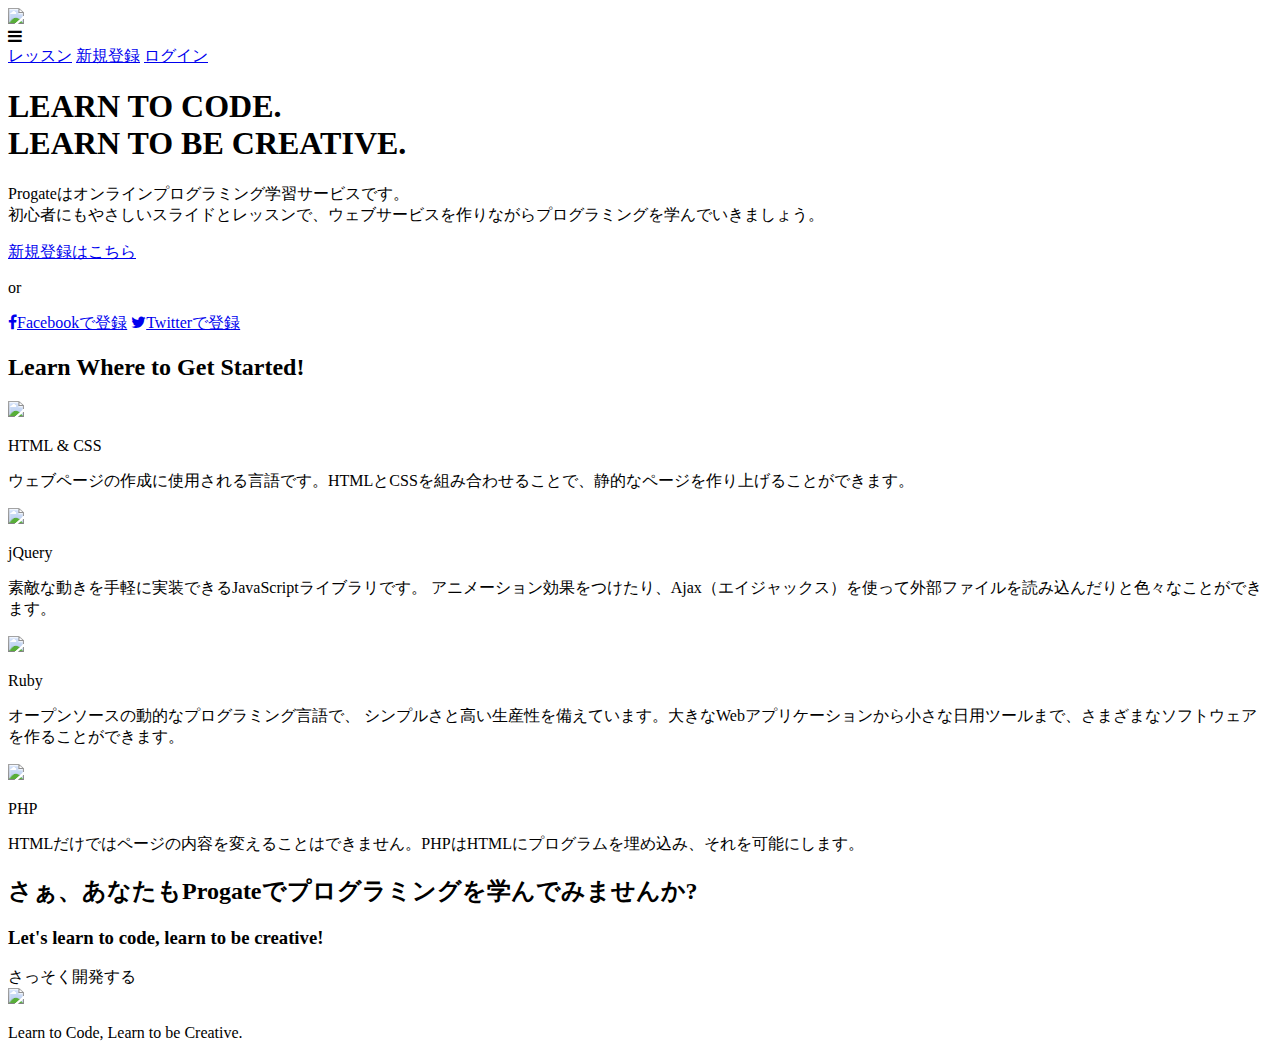
==== index.html @ def54288 "Create index.html" ====
<!DOCTYPE html>
<html>
<head>
  <meta charset="utf-8">
  <meta name="viewport" content="width=device-width, initial-scale=1.0">
  <title>Progate</title>
  <link href="https://maxcdn.bootstrapcdn.com/font-awesome/4.7.0/css/font-awesome.min.css" rel="stylesheet" integrity="sha384-wvfXpqpZZVQGK6TAh5PVlGOfQNHSoD2xbE+QkPxCAFlNEevoEH3Sl0sibVcOQVnN" crossorigin="anonymous">
  <link rel="stylesheet" type="text/css" href="stylesheet.css">
</head>
<body>
  <header>
    <div class="container">
      <div class="header-left">
        <img class="logo" src="https://prog-8.com/images/html/advanced/main_logo.png">
      </div>
      <span class="fa fa-bars menu-icon"></span>
      <div class="header-right">
        <a href="#">レッスン</a>
        <a href="#">新規登録</a>
        <a href="#" class="login">ログイン</a>
      </div>
    </div>
  </header>
  <div class="top-wrapper">
    <div class="container">
      <h1>LEARN TO CODE.<br>LEARN TO BE CREATIVE.</h1>
      <p>Progateはオンラインプログラミング学習サービスです。<br>初心者にもやさしいスライドとレッスンで、ウェブサービスを作りながらプログラミングを学んでいきましょう。</p>
      <div class="btn-wrapper">
        <a href="#" class="btn signup">新規登録はこちら</a>
        <p>or</p>
        <a href="#" class="btn facebook"><span class="fa fa-facebook"></span>Facebookで登録</a>
        <a href="#" class="btn twitter"><span class="fa fa-twitter"></span>Twitterで登録</a>
      </div>
    </div>
  </div>
  <div class="lesson-wrapper">
    <div class="container">
      <div class="heading">
        <h2>Learn Where to Get Started!</h2>
      </div>
      <div class="lessons">
        <div class="lesson">
          <div class="lesson-icon">
            <img src="https://prog-8.com/images/html/advanced/html.png">
            <p>HTML & CSS</p>
          </div>
          <p class="text-contents">ウェブページの作成に使用される言語です。HTMLとCSSを組み合わせることで、静的なページを作り上げることができます。</p>
        </div>
        <div class="lesson">
          <div class="lesson-icon">
            <img src="https://prog-8.com/images/html/advanced/jQuery.png">
            <p>jQuery</p>
          </div>
          <p class="text-contents">素敵な動きを手軽に実装できるJavaScriptライブラリです。 アニメーション効果をつけたり、Ajax（エイジャックス）を使って外部ファイルを読み込んだりと色々なことができます。</p>
        </div>
        <div class="lesson">
          <div class="lesson-icon">
            <img src="https://prog-8.com/images/html/advanced/ruby.png">
            <p>Ruby</p>
          </div>
          <p class="text-contents">オープンソースの動的なプログラミング言語で、 シンプルさと高い生産性を備えています。大きなWebアプリケーションから小さな日用ツールまで、さまざまなソフトウェアを作ることができます。</p>
        </div>
        <div class="lesson">
          <div class="lesson-icon">
            <img src="https://prog-8.com/images/html/advanced/php.png">
            <p>PHP</p>
          </div>
          <p class="text-contents">HTMLだけではページの内容を変えることはできません。PHPはHTMLにプログラムを埋め込み、それを可能にします。</p>
        </div>
      </div>
      <div class="clear"></div>
    </div>
  </div>
  <div class="message-wrapper">
    <div class="container">
      <div class="heading">
        <h2>さぁ、あなたもProgateでプログラミングを学んでみませんか?</h2>
        <h3>Let's learn to code, learn to be creative!</h3>
      </div>
      <span class="btn message">さっそく開発する</span>
    </div>
  </div>
  <footer>
    <div class="container">
      <img src="https://prog-8.com/images/html/advanced/footer_logo.png">
      <p>Learn to Code, Learn to be Creative.</p>
    </div>
  </footer>
</body>
</html>
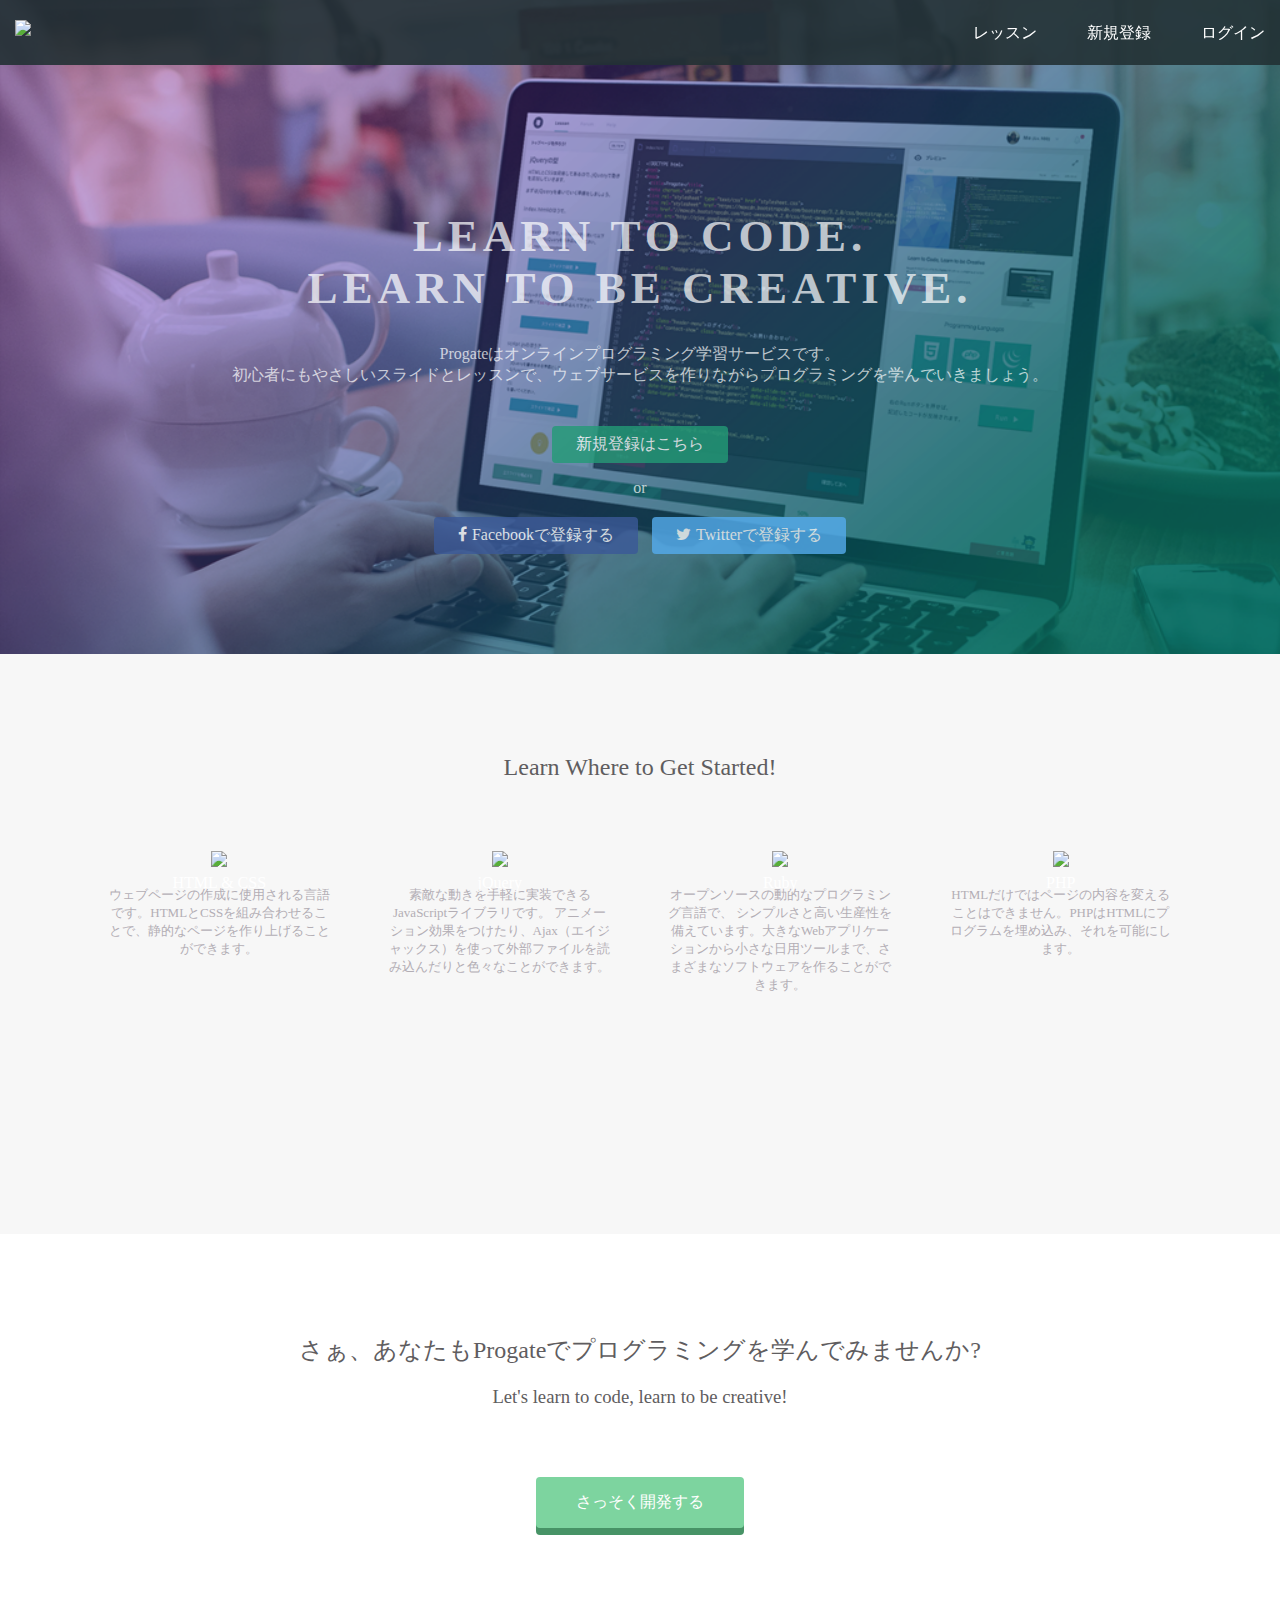
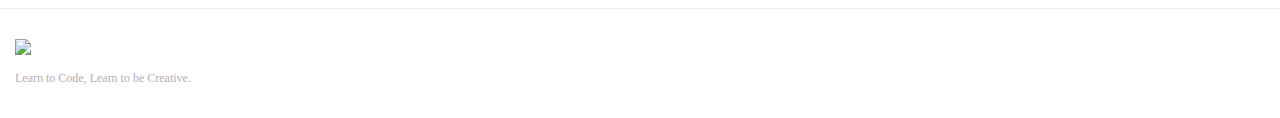
==== commit 4e719064: "Update index.html" ====
--- a/index.html
+++ b/index.html
@@ -28,8 +28,8 @@
       <div class="btn-wrapper">
         <a href="#" class="btn signup">新規登録はこちら</a>
         <p>or</p>
-        <a href="#" class="btn facebook"><span class="fa fa-facebook"></span>Facebookで登録</a>
-        <a href="#" class="btn twitter"><span class="fa fa-twitter"></span>Twitterで登録</a>
+        <a href="#" class="btn facebook"><span class="fa fa-facebook"></span>Facebookで登録する</a>
+        <a href="#" class="btn twitter"><span class="fa fa-twitter"></span>Twitterで登録する</a>
       </div>
     </div>
   </div>
--- a/stylesheet.css
+++ b/stylesheet.css
@@ -0,0 +1,271 @@
+* {
+  box-sizing: border-box;
+}
+
+body {
+  margin: 0;
+  font-family: "Hiragino Kaku Gothic ProN";
+}
+
+a {
+  text-decoration: none;
+}
+
+.container {
+  width: 100%;
+  padding: 0 15px;
+  margin: 0 auto;
+}
+
+.top-wrapper {
+  padding: 180px 0 100px 0;
+  background-image: url(top.png);
+  background-size: cover;
+  color: white;
+  text-align: center;
+}
+
+.top-wrapper h1 {
+  opacity: 0.7;
+  font-size: 45px;
+  letter-spacing: 5px;
+}
+
+.top-wrapper p {
+  opacity: 0.7;
+  font-size: 16px;
+  margin-bottom: 40px;
+}
+
+.btn-wrapper {
+  text-align: center;
+}
+
+.btn-wrapper p {
+  margin-bottom: 20px;
+}
+
+.signup {
+  background-color: #239b76;
+}
+
+.facebook {
+  background-color: #3b5998;
+  margin-right: 10px;
+}
+
+.twitter {
+  background-color: #55acee;
+}
+
+.btn {
+  padding: 8px 24px;
+  color: white;
+  display: inline-block;
+  opacity: 0.8;
+  border-radius: 4px;
+  text-align: center;
+}
+
+.btn:hover {
+  opacity: 1;
+}
+
+.fa {
+  margin-right: 5px;
+}
+
+header {
+  height: 65px;
+  width: 100%;
+  background-color: rgba(34,49,52,0.9);
+  position :fixed;
+  top: 0;
+  z-index: 10;
+}
+
+.logo {
+  width: 124px;
+  margin-top: 20px;
+}
+
+.header-left {
+  float: left;
+}
+
+.header-right {
+  float: right;
+  margin-right: -25px;
+}
+
+.header-right a {
+  line-height: 65px;
+  padding: 0 25px;
+  color: white;
+  display: block;
+  float: left;
+  transition: all 0.5s;
+}
+
+.header-right a:hover {
+  background-color: rgba(255,255,255,0.3);
+}
+
+.lesson-wrapper {
+  height: 580px;
+  padding-bottom: 80px;
+  padding-left: 5%;
+  padding-right: 5%;
+  background-color: #f7f7f7;
+  text-align: center;
+}
+
+.heading {
+  padding-top: 80px;
+  padding-bottom: 50px;
+  color: #5f5d60;
+}
+
+.heading h2 {
+  font-weight: normal;
+}
+
+.lesson {
+  float: left;
+  width: 25%;
+}
+
+.lesson-icon {
+  position: relative;
+}
+
+.lesson-icon p {
+  position: absolute;
+  top: 37%;
+  width: 100%;
+  color: white;
+}
+
+.text-contents {
+  width: 80%;
+  display: inline-block;
+  margin-top: 15px;
+  font-size: 13px;
+  color: #b3aeb5;
+}
+
+.heading h3 {
+  font-weight: normal;
+}
+
+.message-wrapper {
+  border-bottom: 1px solid #eee;
+  padding-bottom: 80px;
+  text-align: center;
+}
+
+.message {
+  padding: 15px 40px;
+  background-color: #5dca88;
+  cursor: pointer;
+  box-shadow: 0px 7px #1a7940;
+}
+
+.message:active {
+  position: relative;
+  top: 7px;
+  box-shadow: none;
+}
+
+footer img {
+  width: 125px;
+}
+
+footer p {
+  color: #b3aeb5;
+  font-size: 12px;
+}
+
+footer {
+  padding-top: 30px;
+  padding-bottom: 20px;
+}
+
+.menu-icon {
+  color: white;
+  float: right;
+  font-size: 25px;
+  padding: 21px 0;
+  display: none;
+}
+
+.clear {
+  clear: left;
+}
+
+@media all and (max-width: 1000px) {
+  .lesson {
+    width: 50%;
+    margin-bottom: 50px;
+  }
+
+  .lesson-wrapper {
+    height: 990px;
+  }
+
+  footer {
+    text-align: center;
+  }
+}
+
+@media all and (max-width: 750px) {
+  .top-wrapper h1 {
+    font-size: 32px;
+  }
+
+  .heading h2 {
+    font-size: 20px;
+  }
+}
+
+@media all and (max-width: 670px) {
+  .header-right {
+    display: none;
+  }
+
+  .menu-icon {
+    display: block;
+  }
+
+  .top-wrapper .btn {
+    width: 100%;
+  }
+
+  .twitter {
+    margin-top: 10px;
+  }
+
+  .top-wrapper {
+    text-align: left;
+  }
+
+  .top-wrapper h1 {
+    font-size: 24px;
+  }
+
+  .top-wrapper p {
+    font-size: 14px;
+  }
+
+  .lesson {
+    width: 100%;
+  }
+
+  .lesson-wrapper {
+    height: 1700px;
+  }
+
+  .message-wrapper .btn {
+    width: 100%;
+  }
+}
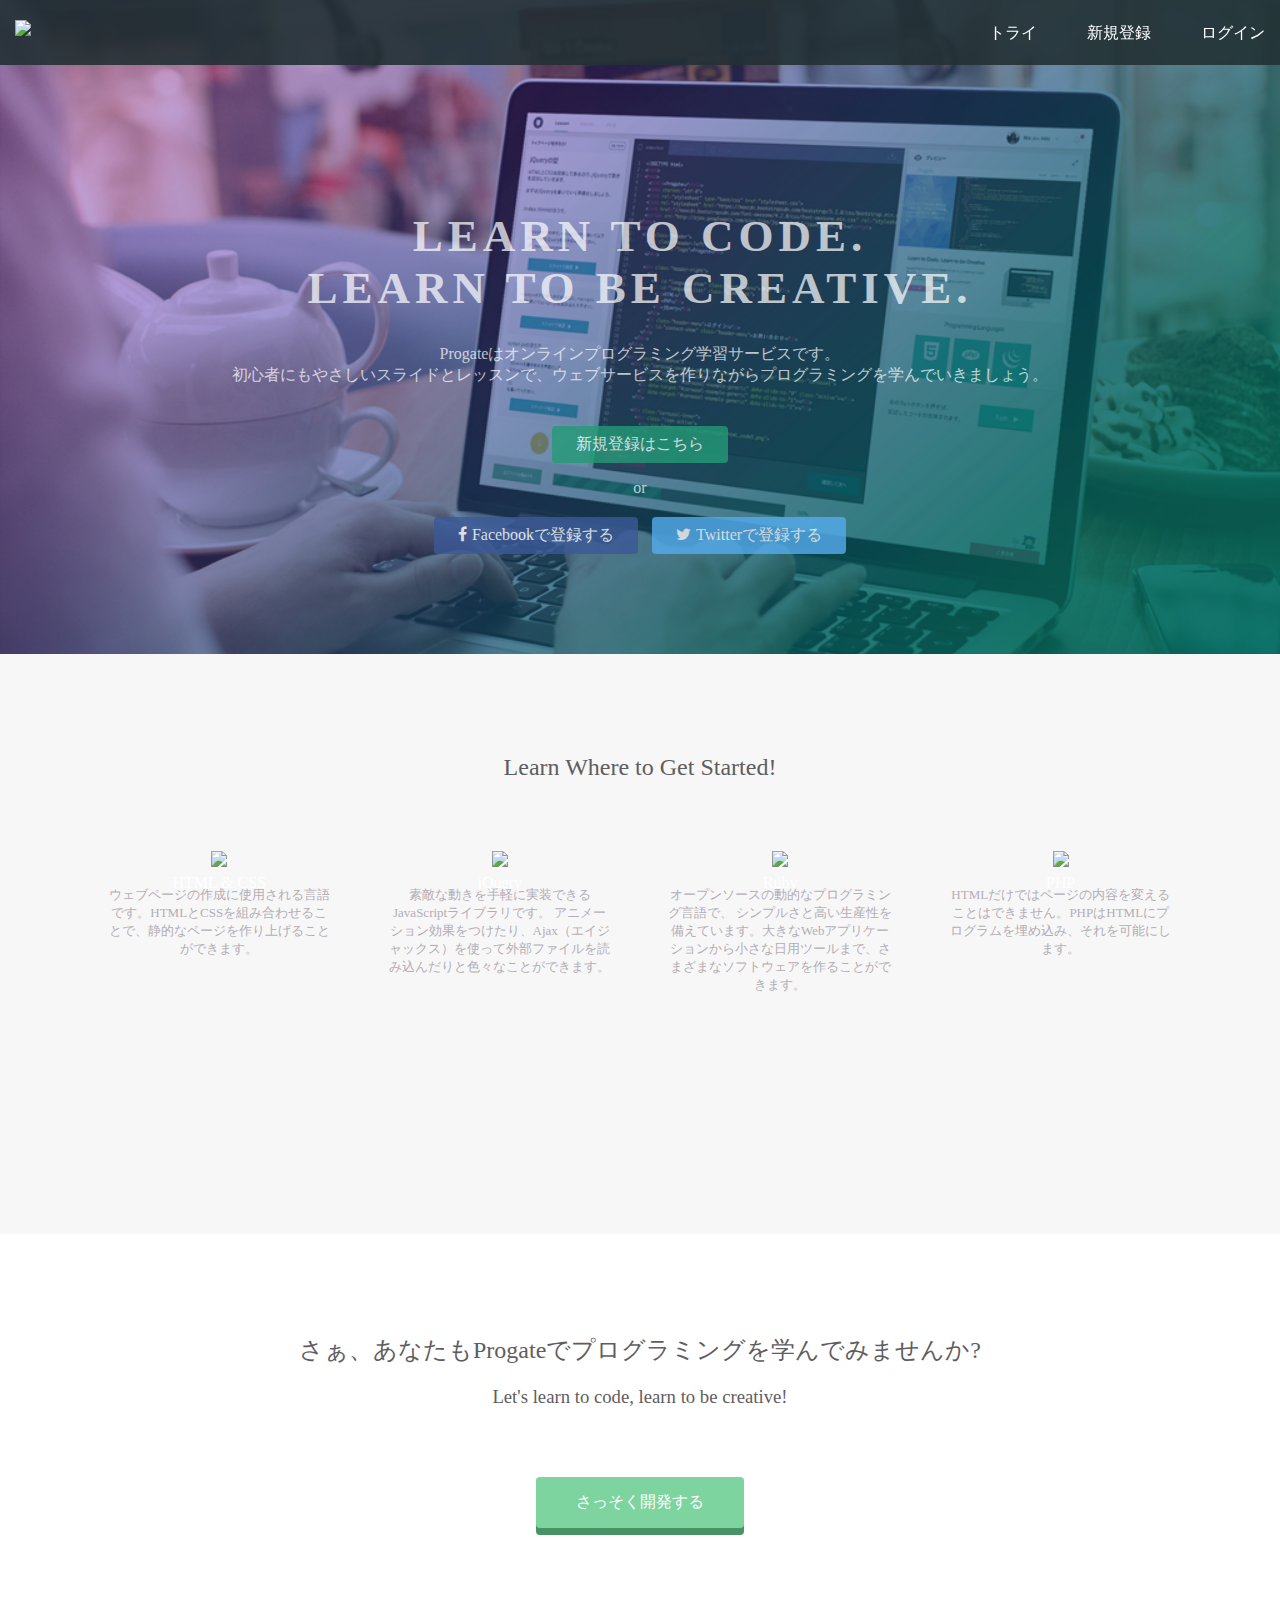
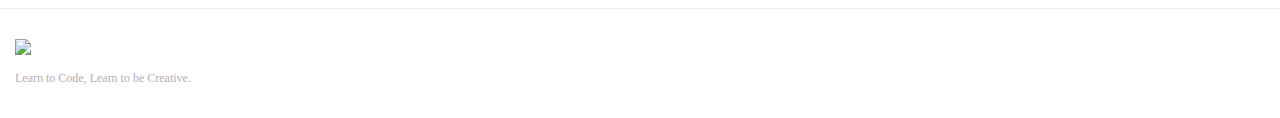
==== commit c7d1e63e: "Update index.html" ====
--- a/index.html
+++ b/index.html
@@ -15,7 +15,7 @@
       </div>
       <span class="fa fa-bars menu-icon"></span>
       <div class="header-right">
-        <a href="#">レッスン</a>
+        <a href="#">トライ</a>
         <a href="#">新規登録</a>
         <a href="#" class="login">ログイン</a>
       </div>
